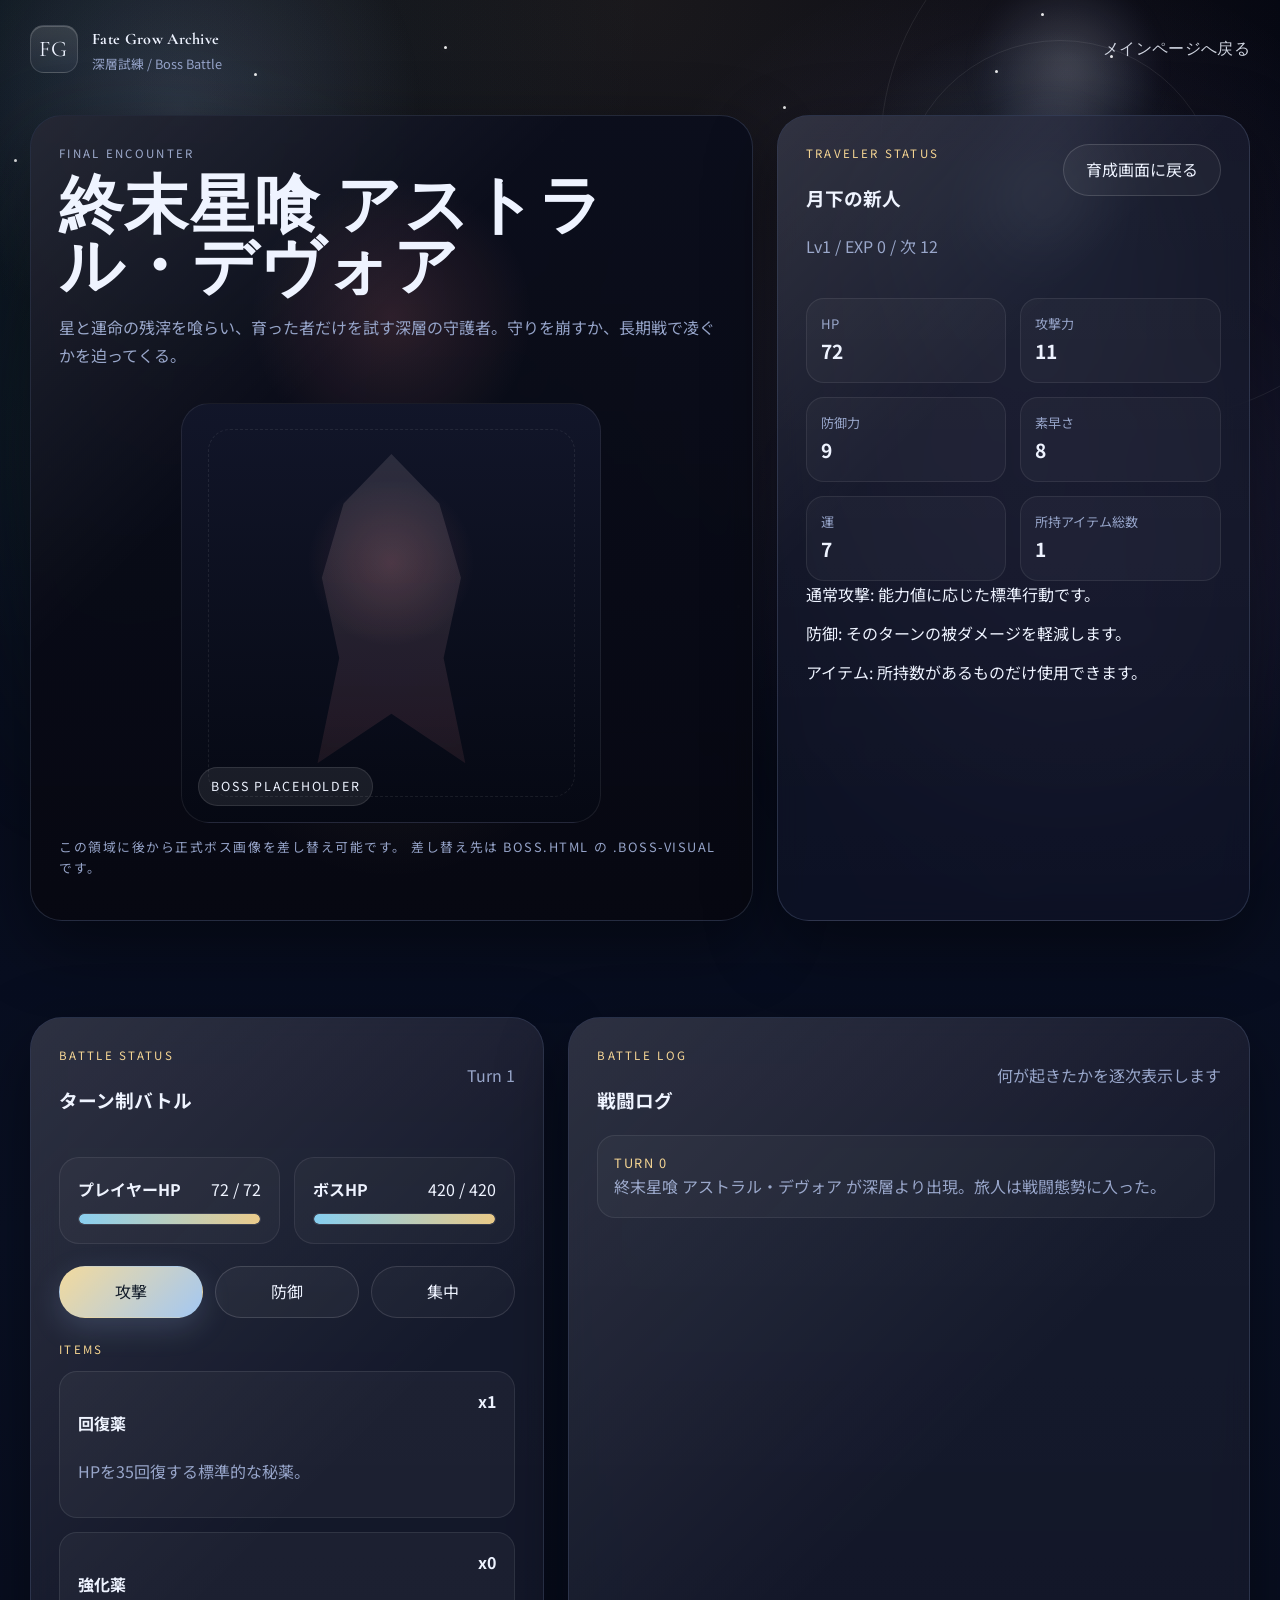
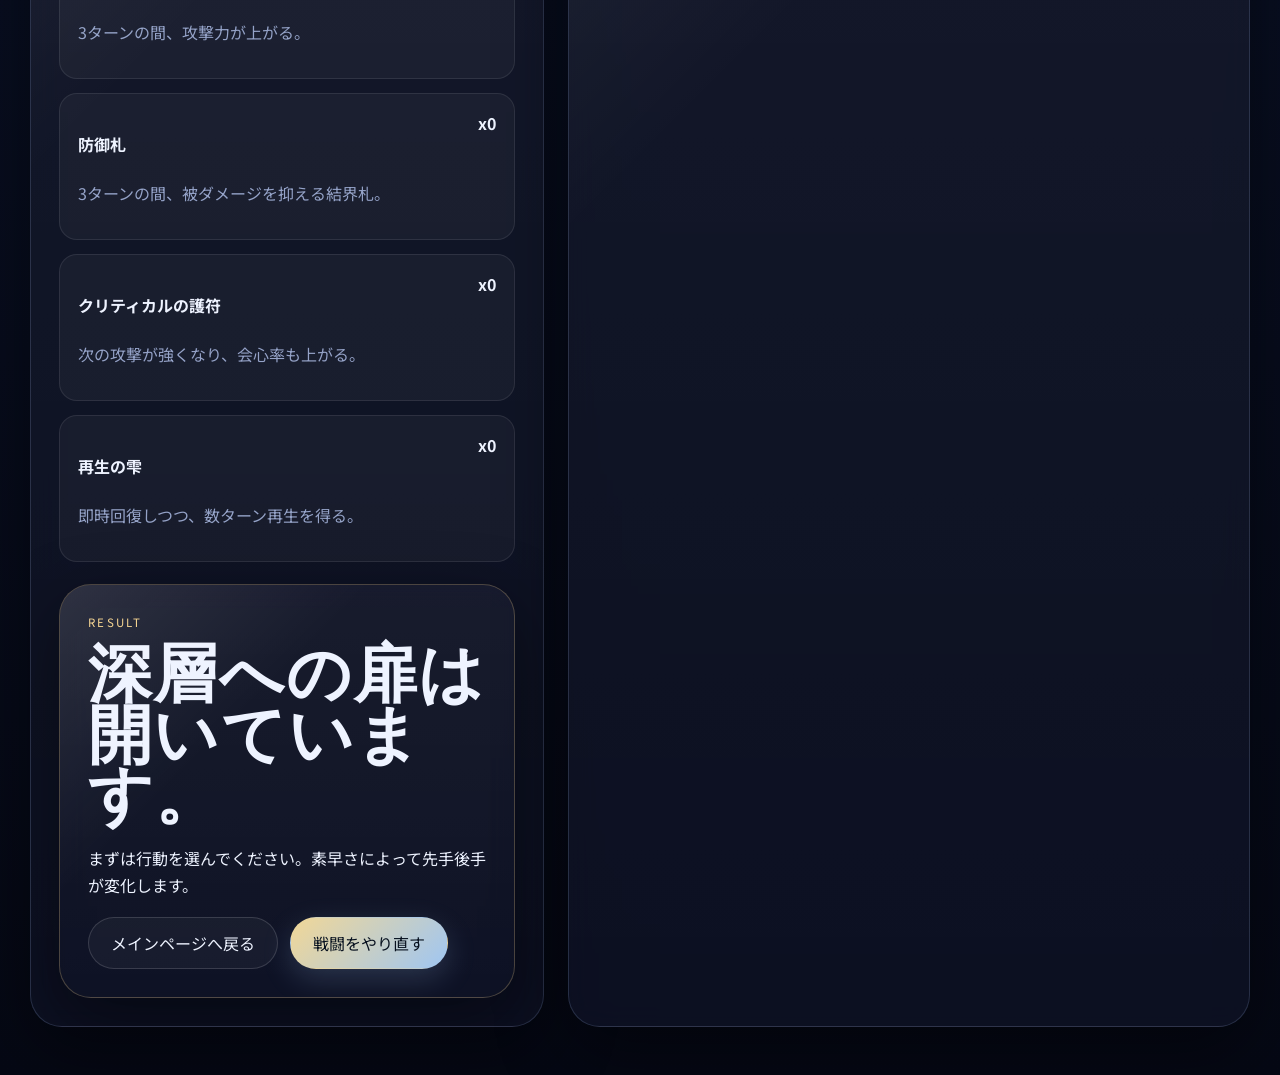
==== boss.html @ 4d91e06b "RPG風に変更" ====
<!DOCTYPE html>
<html lang="ja">
<head>
  <meta charset="UTF-8">
  <meta name="viewport" content="width=device-width, initial-scale=1.0">
  <meta name="description" content="育成した旅人で最終ボスに挑戦するターン制バトルページ。">
  <title>ボスバトル | Fate Grow Archive</title>
  <link rel="preconnect" href="https://fonts.googleapis.com">
  <link rel="preconnect" href="https://fonts.gstatic.com" crossorigin>
  <link href="https://fonts.googleapis.com/css2?family=Cormorant+Garamond:wght@500;600;700&family=Noto+Sans+JP:wght@400;500;700;900&display=swap" rel="stylesheet">
  <link rel="stylesheet" href="style.css">
</head>
<body class="page-boss">
  <div class="cosmos" aria-hidden="true">
    <div class="cosmos-gradient"></div>
    <div class="moon-orbit moon-orbit-a"></div>
    <div class="moon-orbit moon-orbit-b"></div>
    <div class="aurora aurora-a"></div>
    <div class="aurora aurora-b"></div>
    <div class="particle-field" id="particleField"></div>
  </div>

  <header class="site-header shell">
    <a class="brand" href="index.html">
      <span class="brand-mark">FG</span>
      <span>
        <strong>Fate Grow Archive</strong>
        <small>深層試練 / Boss Battle</small>
      </span>
    </a>
    <nav class="site-nav" aria-label="ページ遷移">
      <a href="index.html">メインページへ戻る</a>
    </nav>
  </header>

  <main>
    <section class="shell section boss-hero">
      <article class="glass boss-figure">
        <p class="eyebrow">Final Encounter</p>
        <h2 id="bossName">終末星喰 アストラル・デヴォア</h2>
        <p id="bossDescription">育成した者だけを試す深層の守護者。準備不足なら押し切られ、鍛え上げていれば突破できる相手です。</p>
        <div class="boss-visual" id="bossVisual">
          <span class="boss-visual-label" id="bossVisualLabel">BOSS PLACEHOLDER</span>
        </div>
        <p class="boss-note" id="bossImageNote">ここは後から正式ボス画像に差し替えやすい仮ビジュアル領域です。</p>
      </article>

      <article class="glass boss-state">
        <div class="status-head">
          <div>
            <p class="panel-label">Traveler Status</p>
            <h3 id="playerBattleTitle">月下の新人</h3>
            <p class="subtle" id="playerBattleLevel">Lv1</p>
          </div>
          <a class="button button-secondary" href="index.html">育成画面に戻る</a>
        </div>

        <div class="status-mini-grid">
          <div>
            <span>HP</span>
            <strong id="playerStatHp">0</strong>
          </div>
          <div>
            <span>攻撃力</span>
            <strong id="playerStatAttack">0</strong>
          </div>
          <div>
            <span>防御力</span>
            <strong id="playerStatDefense">0</strong>
          </div>
          <div>
            <span>素早さ</span>
            <strong id="playerStatSpeed">0</strong>
          </div>
          <div>
            <span>運</span>
            <strong id="playerStatLuck">0</strong>
          </div>
          <div>
            <span>所持アイテム総数</span>
            <strong id="itemTotal">0</strong>
          </div>
        </div>

        <ul class="battle-info-list">
          <li>通常攻撃: 能力値に応じた標準行動です。</li>
          <li>防御: そのターンの被ダメージを軽減します。</li>
          <li>アイテム: 所持数があるものだけ使用できます。</li>
        </ul>
      </article>
    </section>

    <section class="shell section battle-layout">
      <article class="glass battle-control-panel">
        <div class="battle-head">
          <div>
            <p class="panel-label">Battle Status</p>
            <h3>ターン制バトル</h3>
          </div>
          <p class="subtle" id="turnLabel">Turn 1</p>
        </div>

        <div class="battle-gauges">
          <div class="gauge-card">
            <div class="gauge-value">
              <strong>プレイヤーHP</strong>
              <span id="playerHpValue">0 / 0</span>
            </div>
            <div class="gauge-track"><span class="gauge-fill" id="playerHpFill"></span></div>
          </div>
          <div class="gauge-card">
            <div class="gauge-value">
              <strong>ボスHP</strong>
              <span id="bossHpValue">0 / 0</span>
            </div>
            <div class="gauge-track"><span class="gauge-fill" id="bossHpFill"></span></div>
          </div>
        </div>

        <div class="battle-actions">
          <button class="button button-primary" id="attackButton" type="button">攻撃</button>
          <button class="button button-secondary" id="guardButton" type="button">防御</button>
          <button class="button button-ghost" id="focusButton" type="button">集中</button>
        </div>

        <div>
          <p class="panel-label">Items</p>
          <div class="battle-items" id="battleItems"></div>
        </div>

        <div class="glass battle-announcement" id="battleAnnouncement">
          <p class="panel-label">Result</p>
          <h2 id="announcementTitle">深層への扉は開いています。</h2>
          <p id="announcementText">行動を選ぶと戦闘が始まります。戦闘ログで経過を確認できます。</p>
          <div class="result-actions">
            <a class="button button-secondary" href="index.html">メインページへ戻る</a>
            <button class="button button-primary" id="restartButton" type="button">戦闘をやり直す</button>
          </div>
        </div>
      </article>

      <article class="glass battle-log-panel">
        <div class="panel-heading-row">
          <div>
            <p class="panel-label">Battle Log</p>
            <h3>戦闘ログ</h3>
          </div>
          <p class="subtle">何が起きたかを逐次表示します</p>
        </div>
        <div class="battle-log" id="battleLog"></div>
      </article>
    </section>
  </main>

  <script src="data.js"></script>
  <script src="boss.js"></script>
</body>
</html>
---- style.css ----
:root {
  --bg: #050816;
  --bg-alt: #0b1024;
  --panel: rgba(10, 15, 34, 0.72);
  --panel-strong: rgba(9, 13, 30, 0.86);
  --line: rgba(180, 205, 255, 0.16);
  --line-strong: rgba(212, 229, 255, 0.3);
  --text: #eef3ff;
  --muted: #95a3c8;
  --moon: #b9c8ff;
  --star: #89daff;
  --gold: #f6d38b;
  --violet: #c9a3ff;
  --emerald: #7ce1d0;
  --danger: #ff8f97;
  --shadow: 0 24px 70px rgba(0, 0, 0, 0.44);
  --radius-xl: 32px;
  --radius-lg: 24px;
  --radius-md: 18px;
  --shell: 1220px;
}

*,
*::before,
*::after {
  box-sizing: border-box;
}

html {
  scroll-behavior: smooth;
}

body {
  margin: 0;
  color: var(--text);
  background:
    radial-gradient(circle at top left, rgba(124, 225, 208, 0.08), transparent 22%),
    radial-gradient(circle at 80% 15%, rgba(201, 163, 255, 0.13), transparent 18%),
    radial-gradient(circle at 50% 0%, rgba(246, 211, 139, 0.09), transparent 26%),
    linear-gradient(180deg, #040611 0%, #091024 46%, #050814 100%);
  font-family: "Noto Sans JP", sans-serif;
  line-height: 1.7;
  min-width: 320px;
  overflow-x: hidden;
}

body::before {
  content: "";
  position: fixed;
  inset: 0;
  background:
    linear-gradient(rgba(255, 255, 255, 0.025) 1px, transparent 1px),
    linear-gradient(90deg, rgba(255, 255, 255, 0.025) 1px, transparent 1px);
  background-size: 72px 72px;
  opacity: 0.22;
  mask-image: radial-gradient(circle at center, black 18%, transparent 90%);
  pointer-events: none;
  z-index: -1;
}

a {
  color: inherit;
  text-decoration: none;
}

button {
  font: inherit;
  color: inherit;
}

.shell {
  width: min(calc(100% - 32px), var(--shell));
  margin: 0 auto;
}

.section {
  padding: 48px 0;
}

.cosmos {
  position: fixed;
  inset: 0;
  overflow: hidden;
  pointer-events: none;
  z-index: -2;
}

.cosmos-gradient,
.moon-orbit,
.aurora,
.particle-field {
  position: absolute;
  inset: 0;
}

.cosmos-gradient {
  background:
    radial-gradient(circle at 14% 12%, rgba(185, 200, 255, 0.16), transparent 18%),
    radial-gradient(circle at 80% 24%, rgba(137, 218, 255, 0.13), transparent 16%);
}

.moon-orbit {
  inset: auto;
  border-radius: 999px;
  border: 1px solid rgba(255, 255, 255, 0.08);
}

.moon-orbit-a {
  width: 540px;
  height: 540px;
  top: -120px;
  right: -140px;
}

.moon-orbit-b {
  width: 320px;
  height: 320px;
  top: 40px;
  right: 60px;
}

.moon-orbit::before {
  content: "";
  position: absolute;
  width: 180px;
  height: 180px;
  border-radius: 50%;
  top: 18%;
  left: 18%;
  background: radial-gradient(circle, rgba(230, 237, 255, 0.22), rgba(185, 200, 255, 0.06) 55%, transparent 75%);
  filter: blur(10px);
}

.aurora {
  filter: blur(60px);
  opacity: 0.6;
}

.aurora-a {
  background: radial-gradient(circle at 10% 50%, rgba(124, 225, 208, 0.16), transparent 32%);
}

.aurora-b {
  background: radial-gradient(circle at 85% 70%, rgba(201, 163, 255, 0.16), transparent 28%);
}

.particle-field span {
  position: absolute;
  display: block;
  width: 3px;
  height: 3px;
  border-radius: 50%;
  background: rgba(255, 255, 255, 0.9);
  box-shadow: 0 0 14px rgba(255, 255, 255, 0.35);
  animation: pulse 6s ease-in-out infinite;
}

.site-header {
  display: flex;
  align-items: center;
  justify-content: space-between;
  gap: 24px;
  padding: 24px 0 8px;
}

.brand {
  display: inline-flex;
  align-items: center;
  gap: 14px;
}

.brand-mark {
  width: 48px;
  height: 48px;
  display: grid;
  place-items: center;
  border-radius: 14px;
  border: 1px solid rgba(255, 255, 255, 0.14);
  background: linear-gradient(180deg, rgba(255, 255, 255, 0.12), rgba(185, 200, 255, 0.06));
  font-family: "Cormorant Garamond", serif;
  font-size: 1.4rem;
  letter-spacing: 0.08em;
  box-shadow: inset 0 1px 0 rgba(255, 255, 255, 0.18);
}

.brand strong,
.site-nav a,
.hero h1,
.section-heading h2,
.panel h2,
.panel h3,
.boss-figure h2,
.battle-announcement h2 {
  font-family: "Cormorant Garamond", serif;
  letter-spacing: 0.02em;
}

.brand small {
  display: block;
  color: var(--muted);
  font-size: 0.8rem;
}

.site-nav {
  display: flex;
  gap: 18px;
  align-items: center;
  flex-wrap: wrap;
}

.site-nav a {
  color: rgba(238, 243, 255, 0.86);
  font-size: 1rem;
}

.nav-boss-link {
  padding: 10px 16px;
  border: 1px solid rgba(246, 211, 139, 0.32);
  border-radius: 999px;
  background: rgba(246, 211, 139, 0.08);
}

.hero {
  display: grid;
  grid-template-columns: minmax(0, 1.4fr) minmax(300px, 0.86fr);
  gap: 28px;
  align-items: stretch;
  padding-top: 32px;
}

.eyebrow,
.panel-label,
.result-tag,
.mini-caps {
  margin: 0 0 12px;
  text-transform: uppercase;
  letter-spacing: 0.2em;
  font-size: 0.72rem;
  color: var(--gold);
}

.hero h1,
.section-heading h2,
.boss-figure h2,
.battle-announcement h2 {
  margin: 0;
  font-size: clamp(2.7rem, 5vw, 5rem);
  line-height: 0.96;
}

.hero-lead,
.section-heading p,
.subtle,
.panel-note,
.card-copy,
.result-item,
.boss-figure p,
.log-entry {
  color: var(--muted);
}

.hero-actions {
  display: flex;
  gap: 14px;
  flex-wrap: wrap;
  margin-top: 28px;
}

.hero-panels {
  display: grid;
  gap: 16px;
}

.glass {
  position: relative;
  overflow: hidden;
  border: 1px solid var(--line);
  border-radius: var(--radius-xl);
  background:
    linear-gradient(180deg, rgba(255, 255, 255, 0.05), rgba(255, 255, 255, 0.015)),
    var(--panel);
  backdrop-filter: blur(14px);
  box-shadow: var(--shadow);
}

.glass::before {
  content: "";
  position: absolute;
  inset: 0;
  background: linear-gradient(135deg, rgba(255, 255, 255, 0.1), transparent 36%);
  pointer-events: none;
}

.panel,
.ritual-stage,
.ritual-info,
.level-panel,
.stats-panel,
.world-panel,
.inventory-panel,
.card-panel,
.profile-panel,
.boss-cta-panel,
.boss-figure,
.boss-state,
.battle-control-panel,
.battle-log-panel,
.battle-announcement {
  padding: 28px;
}

.metric {
  margin: 4px 0 8px;
  font-size: 2.8rem;
  line-height: 1;
}

.metric-sub {
  font-size: 1.8rem;
}

.button {
  display: inline-flex;
  justify-content: center;
  align-items: center;
  gap: 8px;
  min-height: 52px;
  padding: 0 22px;
  border: 1px solid transparent;
  border-radius: 999px;
  cursor: pointer;
  transition: transform 180ms ease, box-shadow 180ms ease, border-color 180ms ease, background 180ms ease;
}

.button:hover {
  transform: translateY(-1px);
}

.button-primary {
  background: linear-gradient(135deg, rgba(250, 223, 156, 0.96), rgba(168, 209, 255, 0.94));
  color: #07111f;
  box-shadow: 0 10px 30px rgba(169, 207, 255, 0.18);
}

.button-secondary {
  border-color: rgba(255, 255, 255, 0.14);
  background: rgba(255, 255, 255, 0.04);
}

.button-ghost {
  border-color: rgba(255, 255, 255, 0.12);
  background: rgba(255, 255, 255, 0.03);
}

.button-danger {
  background: linear-gradient(135deg, rgba(255, 166, 171, 0.95), rgba(246, 211, 139, 0.92));
  color: #180a11;
}

.button-wide {
  width: 100%;
}

.button:disabled {
  opacity: 0.42;
  cursor: not-allowed;
  transform: none;
}

.section-heading {
  margin-bottom: 24px;
}

.section-heading h2 {
  font-size: clamp(2rem, 3.4vw, 3.4rem);
  margin-bottom: 12px;
}

.ritual-layout,
.collection-layout,
.about-layout {
  display: grid;
  gap: 24px;
}

.ritual-layout {
  grid-template-columns: minmax(0, 1.2fr) minmax(280px, 0.62fr);
}

.ritual-header,
.panel-heading-row,
.level-head,
.battle-head,
.status-head {
  display: flex;
  justify-content: space-between;
  gap: 18px;
  align-items: flex-start;
}

.ritual-date {
  margin: 0;
  color: var(--gold);
}

.card-vault {
  position: relative;
  display: grid;
  place-items: center;
  min-height: 450px;
  margin-top: 18px;
  border-radius: var(--radius-lg);
  border: 1px solid rgba(255, 255, 255, 0.08);
  background:
    radial-gradient(circle at center, rgba(185, 200, 255, 0.12), transparent 36%),
    radial-gradient(circle at 50% 26%, rgba(246, 211, 139, 0.1), transparent 22%),
    rgba(8, 12, 28, 0.86);
}

.vault-halo {
  position: absolute;
  width: 320px;
  height: 320px;
  border-radius: 50%;
  background: radial-gradient(circle, rgba(201, 163, 255, 0.18), transparent 65%);
  filter: blur(12px);
}

.draw-card {
  position: relative;
  width: min(100%, 330px);
  aspect-ratio: 0.72;
  border-radius: 26px;
  border: 1px solid rgba(255, 255, 255, 0.14);
  background:
    linear-gradient(180deg, rgba(255, 255, 255, 0.08), rgba(255, 255, 255, 0.02)),
    linear-gradient(160deg, rgba(15, 21, 49, 0.92), rgba(7, 10, 23, 0.98));
  box-shadow: 0 30px 50px rgba(0, 0, 0, 0.38);
  display: flex;
  align-items: center;
  justify-content: center;
  padding: 18px;
  transform-style: preserve-3d;
}

.draw-card::before,
.draw-card::after {
  content: "";
  position: absolute;
  inset: 14px;
  border-radius: 18px;
}

.draw-card::before {
  border: 1px solid rgba(255, 255, 255, 0.12);
}

.draw-card::after {
  background:
    radial-gradient(circle at 50% 22%, rgba(246, 211, 139, 0.2), transparent 26%),
    radial-gradient(circle at 50% 50%, rgba(185, 200, 255, 0.18), transparent 34%);
  opacity: 0.8;
}

.draw-card-face {
  position: relative;
  z-index: 1;
  width: 100%;
  text-align: center;
}

.draw-card h3 {
  margin: 12px 0;
  font-size: 2rem;
}

.card-rarity {
  display: inline-flex;
  align-items: center;
  justify-content: center;
  min-width: 118px;
  padding: 6px 12px;
  margin: 0;
  border-radius: 999px;
  border: 1px solid rgba(255, 255, 255, 0.14);
  text-transform: uppercase;
  letter-spacing: 0.18em;
  font-size: 0.76rem;
}

.stat-echo {
  display: flex;
  flex-wrap: wrap;
  gap: 8px;
  justify-content: center;
  margin-top: 24px;
}

.stat-echo span,
.delta-pill {
  padding: 8px 12px;
  border-radius: 999px;
  border: 1px solid rgba(255, 255, 255, 0.1);
  background: rgba(255, 255, 255, 0.04);
  font-size: 0.88rem;
}

.draw-button {
  position: absolute;
  left: 50%;
  bottom: 22px;
  transform: translateX(-50%);
}

.draw-button:hover {
  transform: translateX(-50%) translateY(-1px);
}

.draw-card.is-flipping {
  animation: flipReveal 1s ease;
}

.draw-card.legendary-flare {
  animation: flare 1.4s ease;
}

.draw-card.rarity-common {
  box-shadow: 0 30px 50px rgba(0, 0, 0, 0.38), 0 0 0 1px rgba(255, 255, 255, 0.03);
}

.draw-card.rarity-rare {
  box-shadow: 0 30px 50px rgba(0, 0, 0, 0.38), 0 0 32px rgba(137, 218, 255, 0.14);
}

.draw-card.rarity-epic {
  box-shadow: 0 30px 50px rgba(0, 0, 0, 0.38), 0 0 44px rgba(201, 163, 255, 0.22);
}

.draw-card.rarity-legendary {
  box-shadow: 0 30px 50px rgba(0, 0, 0, 0.38), 0 0 58px rgba(246, 211, 139, 0.28);
}

.result-box {
  margin-top: 18px;
  padding: 20px;
  border-radius: var(--radius-lg);
  border: 1px solid rgba(255, 255, 255, 0.08);
  background: rgba(255, 255, 255, 0.03);
}

.delta-list {
  display: flex;
  flex-wrap: wrap;
  gap: 10px;
  margin: 18px 0;
}

.rarity-guide,
.command-list,
.battle-info-list {
  margin: 0;
  padding: 0;
  list-style: none;
  display: grid;
  gap: 12px;
}

.rarity-dot {
  display: inline-block;
  width: 10px;
  height: 10px;
  border-radius: 50%;
  margin-right: 8px;
}

.common { background: #dce3ff; }
.rare { background: #8fe1ff; }
.epic { background: #cca7ff; }
.legendary { background: #ffd68d; }

.info-block + .info-block {
  margin-top: 20px;
}

.dashboard-grid {
  display: grid;
  grid-template-columns: repeat(3, minmax(0, 1fr));
  gap: 24px;
}

.level-orb {
  width: 98px;
  height: 98px;
  display: grid;
  place-items: center;
  border-radius: 50%;
  background:
    radial-gradient(circle, rgba(255, 255, 255, 0.13), transparent 62%),
    linear-gradient(180deg, rgba(185, 200, 255, 0.22), rgba(246, 211, 139, 0.12));
  border: 1px solid rgba(255, 255, 255, 0.12);
  text-align: center;
}

.level-orb span {
  font-size: 0.74rem;
  letter-spacing: 0.18em;
  text-transform: uppercase;
}

.level-orb strong {
  display: block;
  font-size: 2.3rem;
  line-height: 1;
}

.xp-panel {
  margin-top: 20px;
}

.xp-track,
.phase-track,
.gauge-track {
  width: 100%;
  height: 12px;
  overflow: hidden;
  border-radius: 999px;
  background: rgba(255, 255, 255, 0.06);
  border: 1px solid rgba(255, 255, 255, 0.06);
}

.xp-fill,
.phase-track span,
.gauge-fill {
  display: block;
  height: 100%;
  border-radius: inherit;
  background: linear-gradient(90deg, rgba(137, 218, 255, 0.92), rgba(246, 211, 139, 0.94));
}

.xp-row,
.status-mini-grid,
.status-grid,
.battle-gauges {
  display: grid;
  gap: 14px;
}

.xp-row {
  margin-top: 10px;
  grid-template-columns: repeat(2, minmax(0, 1fr));
}

.status-mini-grid {
  margin-top: 22px;
  grid-template-columns: repeat(2, minmax(0, 1fr));
}

.status-mini-grid.compact {
  margin-top: 18px;
}

.status-mini-grid div,
.status-grid div {
  padding: 14px;
  border-radius: 18px;
  border: 1px solid rgba(255, 255, 255, 0.08);
  background: rgba(255, 255, 255, 0.03);
}

.status-mini-grid span,
.status-grid span {
  display: block;
  color: var(--muted);
  font-size: 0.82rem;
}

.status-mini-grid strong,
.status-grid strong {
  font-size: 1.2rem;
}

.stats-list,
.inventory-list,
.battle-items,
.card-grid {
  display: grid;
  gap: 14px;
}

.stat-row {
  display: grid;
  grid-template-columns: 92px minmax(0, 1fr) 62px;
  gap: 14px;
  align-items: center;
}

.stat-row strong {
  font-size: 1.08rem;
}

.stat-row span:last-child {
  text-align: right;
}

.collection-layout {
  grid-template-columns: minmax(280px, 0.48fr) minmax(0, 1fr);
}

.inventory-item,
.battle-item-button {
  padding: 16px 18px;
  border-radius: 18px;
  border: 1px solid rgba(255, 255, 255, 0.09);
  background: rgba(255, 255, 255, 0.04);
}

.inventory-item h4,
.card-tile h4,
.boss-figure h2,
.battle-announcement h2 {
  margin: 0 0 8px;
}

.inventory-meta,
.card-meta,
.boss-note,
.log-turn {
  color: var(--gold);
  font-size: 0.8rem;
  letter-spacing: 0.12em;
  text-transform: uppercase;
}

.card-grid {
  grid-template-columns: repeat(auto-fill, minmax(180px, 1fr));
}

.card-tile {
  padding: 18px;
  min-height: 178px;
  border-radius: 22px;
  border: 1px solid rgba(255, 255, 255, 0.08);
  background:
    linear-gradient(180deg, rgba(255, 255, 255, 0.05), rgba(255, 255, 255, 0.02)),
    rgba(7, 11, 25, 0.9);
}

.card-tile.locked {
  opacity: 0.5;
  filter: saturate(0.45);
}

.card-tile.locked h4,
.card-tile.locked .card-copy {
  color: #7d89a7;
}

.about-layout {
  grid-template-columns: repeat(2, minmax(0, 1fr));
}

.toast {
  position: fixed;
  right: 20px;
  bottom: 20px;
  max-width: 320px;
  padding: 14px 18px;
  border-radius: 16px;
  border: 1px solid rgba(255, 255, 255, 0.12);
  background: rgba(10, 14, 30, 0.92);
  box-shadow: var(--shadow);
  opacity: 0;
  transform: translateY(18px);
  transition: opacity 180ms ease, transform 180ms ease;
  pointer-events: none;
}

.toast.is-visible {
  opacity: 1;
  transform: translateY(0);
}

.page-boss .site-header {
  padding-bottom: 18px;
}

.boss-hero {
  display: grid;
  grid-template-columns: minmax(0, 1.1fr) minmax(300px, 0.72fr);
  gap: 24px;
  align-items: stretch;
  padding-top: 22px;
}

.boss-figure {
  min-height: 520px;
  background:
    radial-gradient(circle at 50% 25%, rgba(255, 143, 151, 0.14), transparent 20%),
    radial-gradient(circle at 50% 70%, rgba(246, 211, 139, 0.08), transparent 30%),
    linear-gradient(180deg, rgba(11, 14, 28, 0.92), rgba(7, 8, 18, 0.98));
}

.boss-visual {
  position: relative;
  width: min(100%, 420px);
  aspect-ratio: 1;
  margin: 34px auto 0;
  border-radius: 28px;
  border: 1px solid rgba(255, 255, 255, 0.08);
  background:
    radial-gradient(circle at 50% 38%, rgba(255, 143, 151, 0.16), transparent 25%),
    linear-gradient(180deg, rgba(18, 22, 42, 0.98), rgba(6, 9, 20, 0.96));
  overflow: hidden;
}

.boss-visual::before {
  content: "";
  position: absolute;
  inset: 12% 24% 14%;
  background: linear-gradient(180deg, rgba(255, 255, 255, 0.1), rgba(255, 143, 151, 0.08));
  clip-path: polygon(50% 0%, 72% 16%, 82% 40%, 74% 66%, 84% 100%, 50% 84%, 16% 100%, 26% 66%, 18% 40%, 28% 16%);
  filter: drop-shadow(0 0 24px rgba(255, 143, 151, 0.28));
}

.boss-visual::after {
  content: "";
  position: absolute;
  inset: 6%;
  border: 1px dashed rgba(255, 255, 255, 0.08);
  border-radius: 22px;
}

.boss-visual-label {
  position: absolute;
  left: 16px;
  bottom: 16px;
  padding: 8px 12px;
  border-radius: 999px;
  background: rgba(255, 255, 255, 0.08);
  border: 1px solid rgba(255, 255, 255, 0.1);
  font-size: 0.78rem;
  letter-spacing: 0.14em;
}

.battle-layout {
  display: grid;
  grid-template-columns: minmax(0, 0.86fr) minmax(0, 1.14fr);
  gap: 24px;
}

.battle-control-panel {
  display: grid;
  gap: 22px;
}

.battle-actions {
  display: grid;
  grid-template-columns: repeat(3, minmax(0, 1fr));
  gap: 12px;
}

.battle-gauges {
  grid-template-columns: repeat(2, minmax(0, 1fr));
}

.gauge-card {
  padding: 18px;
  border-radius: 20px;
  border: 1px solid rgba(255, 255, 255, 0.08);
  background: rgba(255, 255, 255, 0.03);
}

.gauge-value {
  display: flex;
  justify-content: space-between;
  margin-bottom: 10px;
}

.battle-item-button {
  width: 100%;
  text-align: left;
  cursor: pointer;
}

.battle-log {
  display: grid;
  gap: 12px;
  max-height: 620px;
  overflow-y: auto;
  padding-right: 6px;
}

.log-entry {
  padding: 16px;
  border-radius: 18px;
  border: 1px solid rgba(255, 255, 255, 0.08);
  background: rgba(255, 255, 255, 0.03);
}

.battle-announcement {
  border-color: rgba(246, 211, 139, 0.26);
}

.announcement-win {
  box-shadow: 0 0 40px rgba(246, 211, 139, 0.12);
}

.announcement-lose {
  box-shadow: 0 0 40px rgba(255, 143, 151, 0.12);
}

.result-actions {
  display: flex;
  gap: 12px;
  flex-wrap: wrap;
  margin-top: 18px;
}

@keyframes pulse {
  0%, 100% { opacity: 0.32; transform: scale(0.8); }
  50% { opacity: 1; transform: scale(1.35); }
}

@keyframes flipReveal {
  0% { transform: rotateY(0deg) scale(1); }
  40% { transform: rotateY(90deg) scale(0.96); }
  60% { transform: rotateY(120deg) scale(0.98); }
  100% { transform: rotateY(0deg) scale(1); }
}

@keyframes flare {
  0% { box-shadow: 0 30px 50px rgba(0, 0, 0, 0.38), 0 0 0 rgba(246, 211, 139, 0); }
  45% { box-shadow: 0 30px 50px rgba(0, 0, 0, 0.38), 0 0 90px rgba(246, 211, 139, 0.42); }
  100% { box-shadow: 0 30px 50px rgba(0, 0, 0, 0.38), 0 0 58px rgba(246, 211, 139, 0.28); }
}

@media (max-width: 1100px) {
  .hero,
  .ritual-layout,
  .dashboard-grid,
  .collection-layout,
  .about-layout,
  .boss-hero,
  .battle-layout {
    grid-template-columns: 1fr;
  }
}

@media (max-width: 760px) {
  .site-header,
  .site-nav,
  .ritual-header,
  .panel-heading-row,
  .level-head,
  .battle-head,
  .status-head,
  .hero-actions,
  .result-actions {
    flex-direction: column;
    align-items: stretch;
  }

  .battle-actions,
  .battle-gauges,
  .status-mini-grid,
  .xp-row {
    grid-template-columns: 1fr;
  }

  .hero h1,
  .section-heading h2,
  .boss-figure h2,
  .battle-announcement h2 {
    font-size: clamp(2.2rem, 10vw, 3.4rem);
  }

  .panel,
  .ritual-stage,
  .ritual-info,
  .level-panel,
  .stats-panel,
  .world-panel,
  .inventory-panel,
  .card-panel,
  .profile-panel,
  .boss-cta-panel,
  .boss-figure,
  .boss-state,
  .battle-control-panel,
  .battle-log-panel,
  .battle-announcement {
    padding: 22px;
  }

  .card-vault {
    min-height: 400px;
  }

  .draw-button {
    position: static;
    transform: none;
    margin-top: 18px;
  }

  .draw-button:hover {
    transform: none;
  }

  .stat-row {
    grid-template-columns: 72px minmax(0, 1fr) 52px;
    gap: 10px;
  }
}
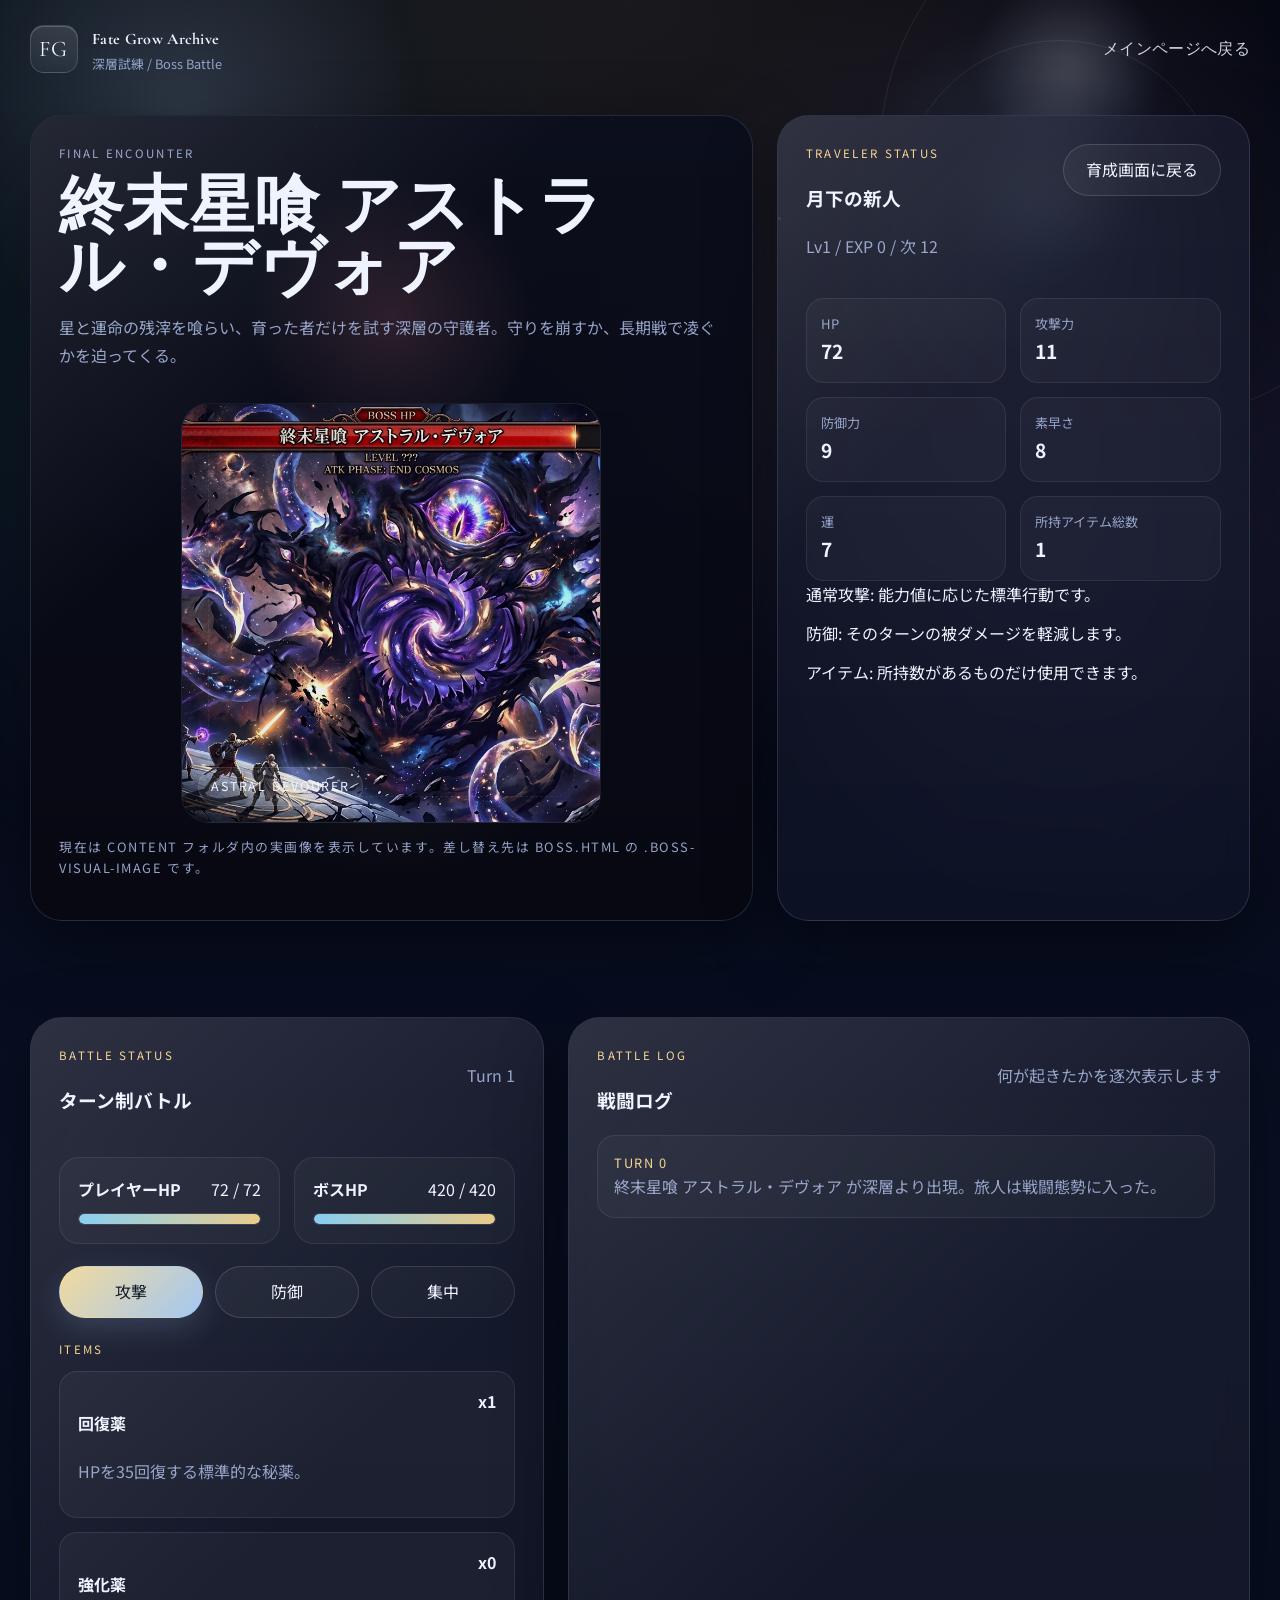
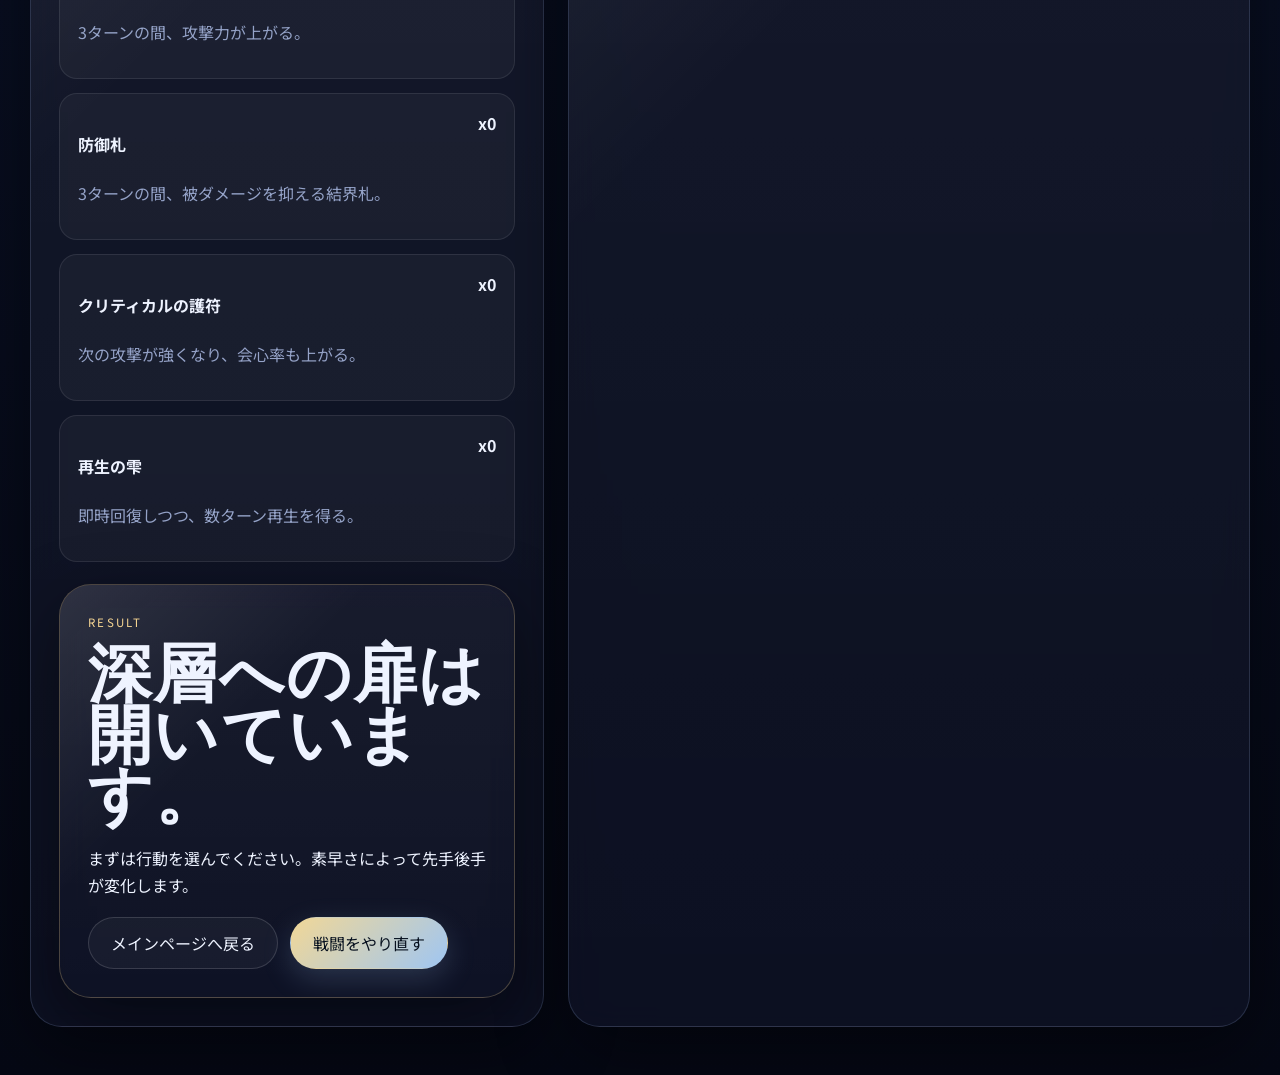
==== commit b2420905: "ボス画像を追加" ====
--- a/boss.html
+++ b/boss.html
@@ -40,7 +40,8 @@
         <h2 id="bossName">終末星喰 アストラル・デヴォア</h2>
         <p id="bossDescription">育成した者だけを試す深層の守護者。準備不足なら押し切られ、鍛え上げていれば突破できる相手です。</p>
         <div class="boss-visual" id="bossVisual">
-          <span class="boss-visual-label" id="bossVisualLabel">BOSS PLACEHOLDER</span>
+          <img class="boss-visual-image" src="Content/%E7%B5%82%E6%9C%AB%E6%98%9F%E5%96%B0%20%E3%82%A2%E3%82%B9%E3%83%88%E3%83%A9%E3%83%AB%E3%83%BB%E3%83%87%E3%83%B4%E3%82%A9%E3%82%A2.png" alt="終末星喰 アストラル・デヴォアのボス画像">
+          <span class="boss-visual-label" id="bossVisualLabel">ASTRAL DEVOURER</span>
         </div>
         <p class="boss-note" id="bossImageNote">ここは後から正式ボス画像に差し替えやすい仮ビジュアル領域です。</p>
       </article>
--- a/style.css
+++ b/style.css
@@ -813,6 +813,17 @@
   overflow: hidden;
 }
 
+.boss-visual-image {
+  position: absolute;
+  inset: 0;
+  width: 100%;
+  height: 100%;
+  object-fit: cover;
+  object-position: center;
+  opacity: 0.92;
+  filter: saturate(1.02) contrast(1.04);
+}
+
 .boss-visual::before {
   content: "";
   position: absolute;
@@ -820,6 +831,7 @@
   background: linear-gradient(180deg, rgba(255, 255, 255, 0.1), rgba(255, 143, 151, 0.08));
   clip-path: polygon(50% 0%, 72% 16%, 82% 40%, 74% 66%, 84% 100%, 50% 84%, 16% 100%, 26% 66%, 18% 40%, 28% 16%);
   filter: drop-shadow(0 0 24px rgba(255, 143, 151, 0.28));
+  mix-blend-mode: screen;
 }
 
 .boss-visual::after {
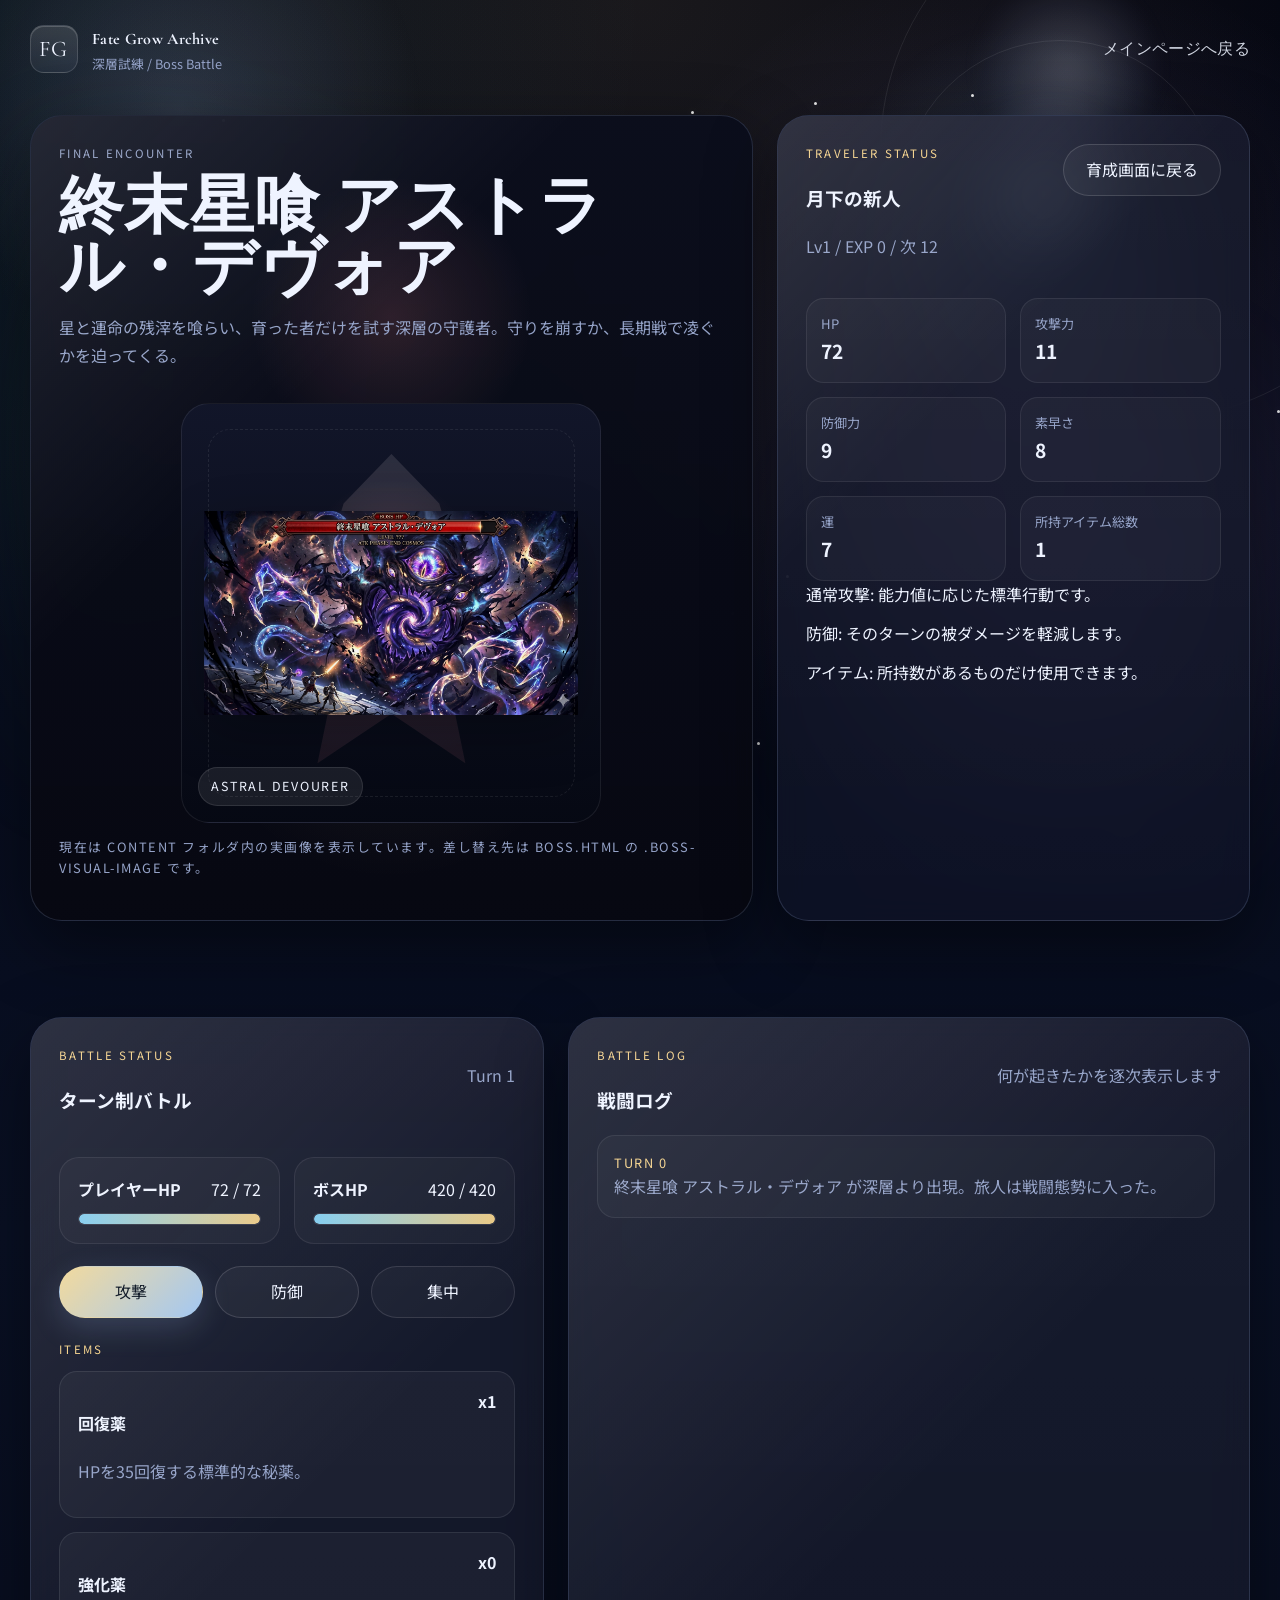
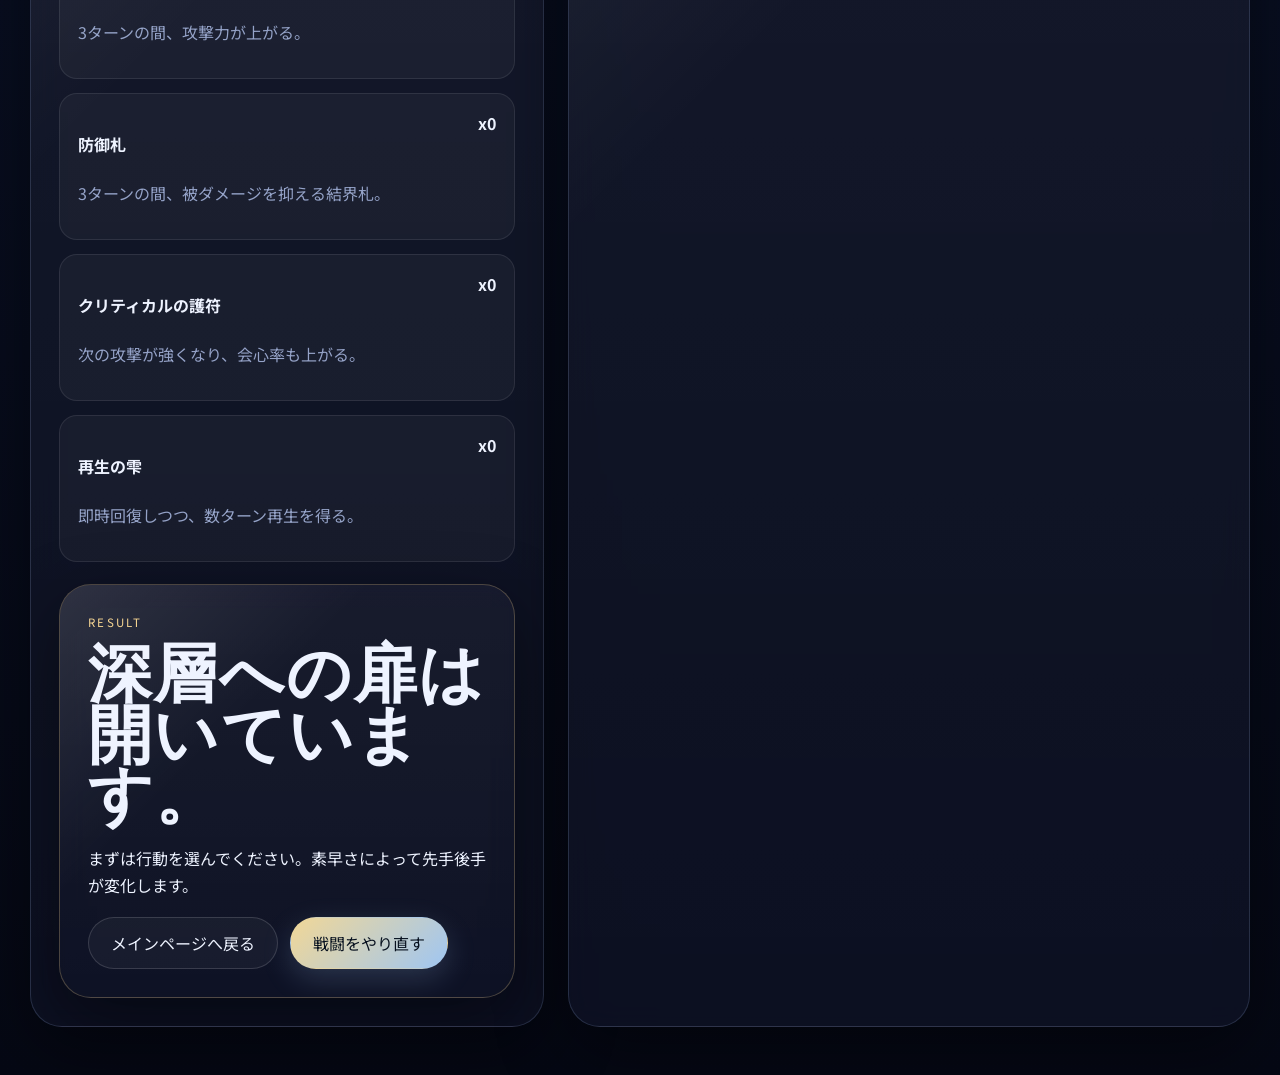
==== commit 3b83ae59: "画像サイズ調整" ====
--- a/boss.html
+++ b/boss.html
@@ -40,7 +40,7 @@
         <h2 id="bossName">終末星喰 アストラル・デヴォア</h2>
         <p id="bossDescription">育成した者だけを試す深層の守護者。準備不足なら押し切られ、鍛え上げていれば突破できる相手です。</p>
         <div class="boss-visual" id="bossVisual">
-          <img class="boss-visual-image" src="Content/%E7%B5%82%E6%9C%AB%E6%98%9F%E5%96%B0%20%E3%82%A2%E3%82%B9%E3%83%88%E3%83%A9%E3%83%AB%E3%83%BB%E3%83%87%E3%83%B4%E3%82%A9%E3%82%A2.png" alt="終末星喰 アストラル・デヴォアのボス画像">
+          <img class="boss-visual-image" src="Content/%E7%B5%82%E6%9C%AB%E6%98%9F%E5%96%B0%20%E3%82%A2%E3%82%B9%E3%83%88%E3%83%A9%E3%83%AB%E3%83%BB%E3%83%87%E3%83%B4%E3%82%A9%E3%82%A2.png" alt="ボス画像">
           <span class="boss-visual-label" id="bossVisualLabel">ASTRAL DEVOURER</span>
         </div>
         <p class="boss-note" id="bossImageNote">ここは後から正式ボス画像に差し替えやすい仮ビジュアル領域です。</p>
--- a/style.css
+++ b/style.css
@@ -803,25 +803,30 @@
 .boss-visual {
   position: relative;
   width: min(100%, 420px);
-  aspect-ratio: 1;
+  min-height: 420px;
   margin: 34px auto 0;
+  padding: 22px;
   border-radius: 28px;
   border: 1px solid rgba(255, 255, 255, 0.08);
   background:
     radial-gradient(circle at 50% 38%, rgba(255, 143, 151, 0.16), transparent 25%),
     linear-gradient(180deg, rgba(18, 22, 42, 0.98), rgba(6, 9, 20, 0.96));
   overflow: hidden;
+  display: flex;
+  align-items: center;
+  justify-content: center;
 }
 
 .boss-visual-image {
-  position: absolute;
-  inset: 0;
-  width: 100%;
-  height: 100%;
-  object-fit: cover;
-  object-position: center;
-  opacity: 0.92;
-  filter: saturate(1.02) contrast(1.04);
+  position: relative;
+  z-index: 1;
+  display: block;
+  max-width: 100%;
+  max-height: 100%;
+  width: auto;
+  height: auto;
+  opacity: 0.96;
+  filter: saturate(1.02) contrast(1.04) drop-shadow(0 18px 30px rgba(0, 0, 0, 0.28));
 }
 
 .boss-visual::before {
@@ -832,6 +837,7 @@
   clip-path: polygon(50% 0%, 72% 16%, 82% 40%, 74% 66%, 84% 100%, 50% 84%, 16% 100%, 26% 66%, 18% 40%, 28% 16%);
   filter: drop-shadow(0 0 24px rgba(255, 143, 151, 0.28));
   mix-blend-mode: screen;
+  z-index: 0;
 }
 
 .boss-visual::after {
@@ -840,6 +846,7 @@
   inset: 6%;
   border: 1px dashed rgba(255, 255, 255, 0.08);
   border-radius: 22px;
+  z-index: 2;
 }
 
 .boss-visual-label {
@@ -852,6 +859,7 @@
   border: 1px solid rgba(255, 255, 255, 0.1);
   font-size: 0.78rem;
   letter-spacing: 0.14em;
+  z-index: 3;
 }
 
 .battle-layout {
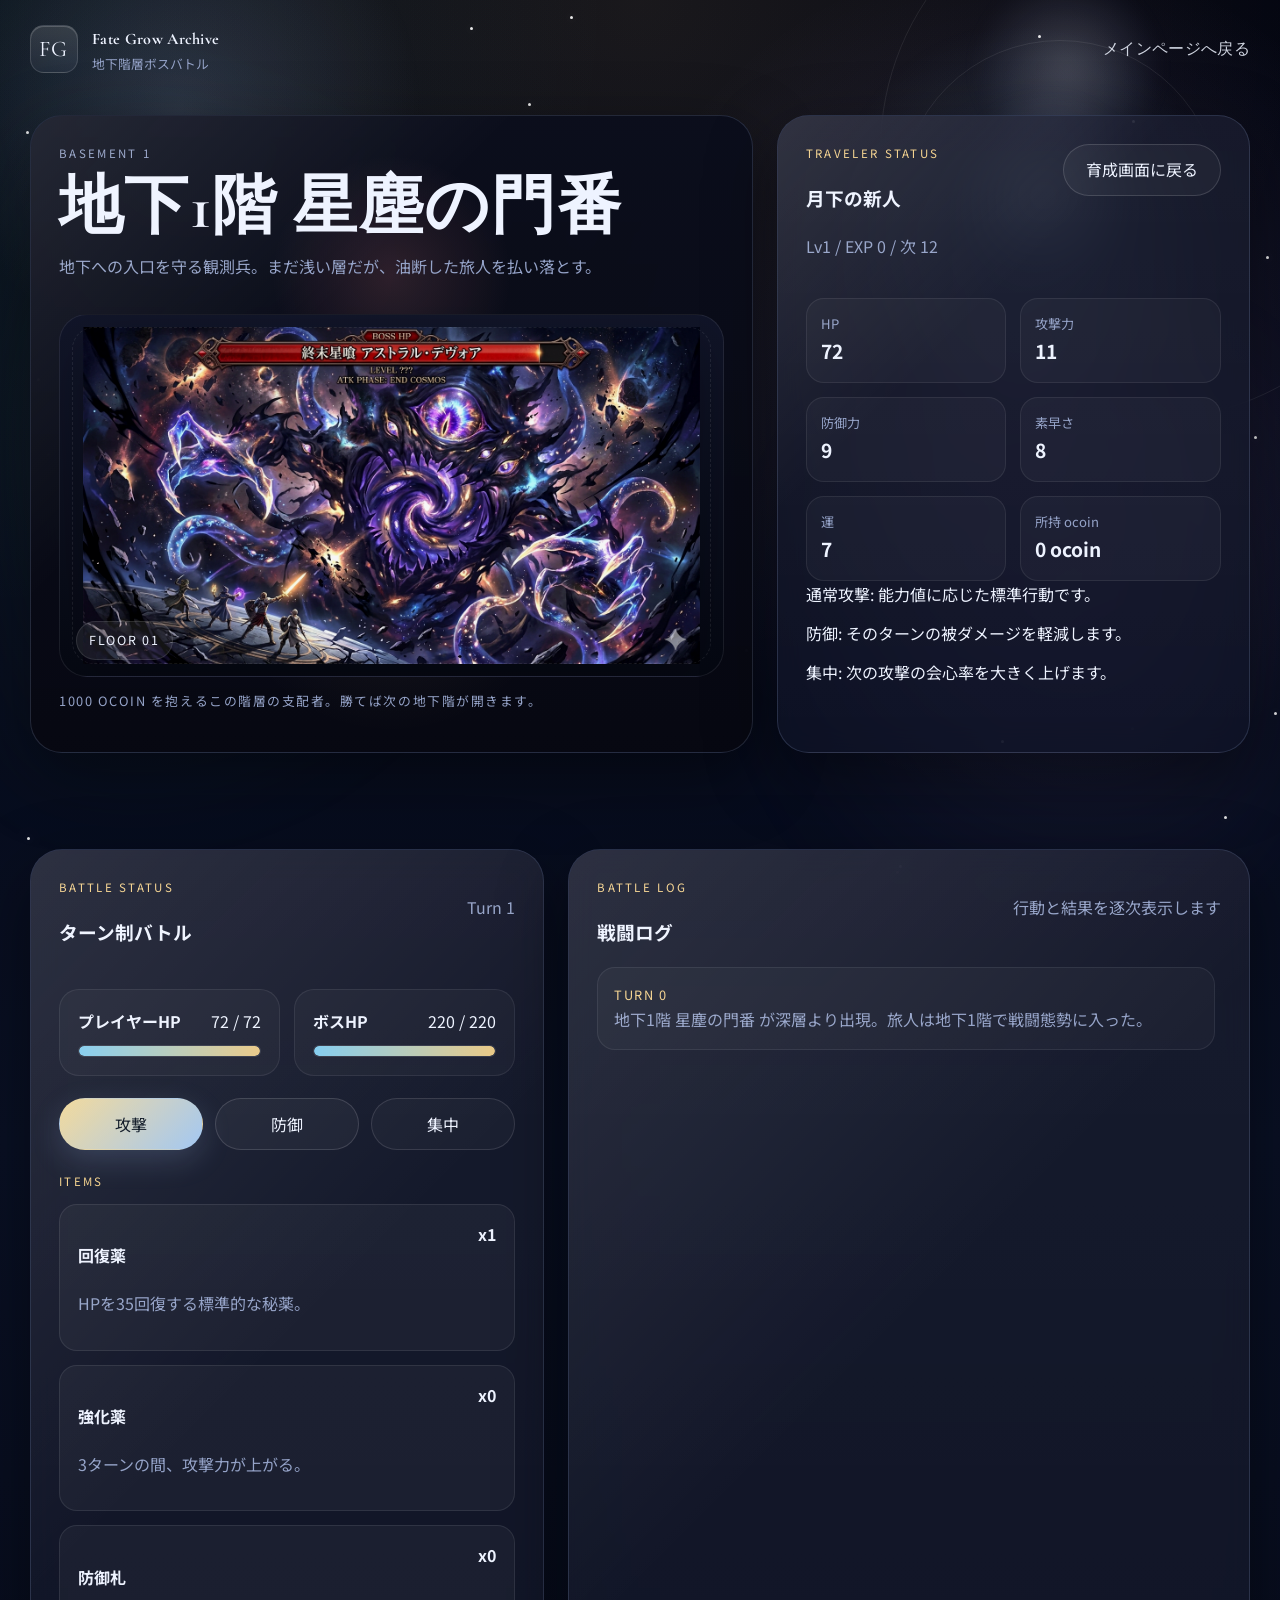
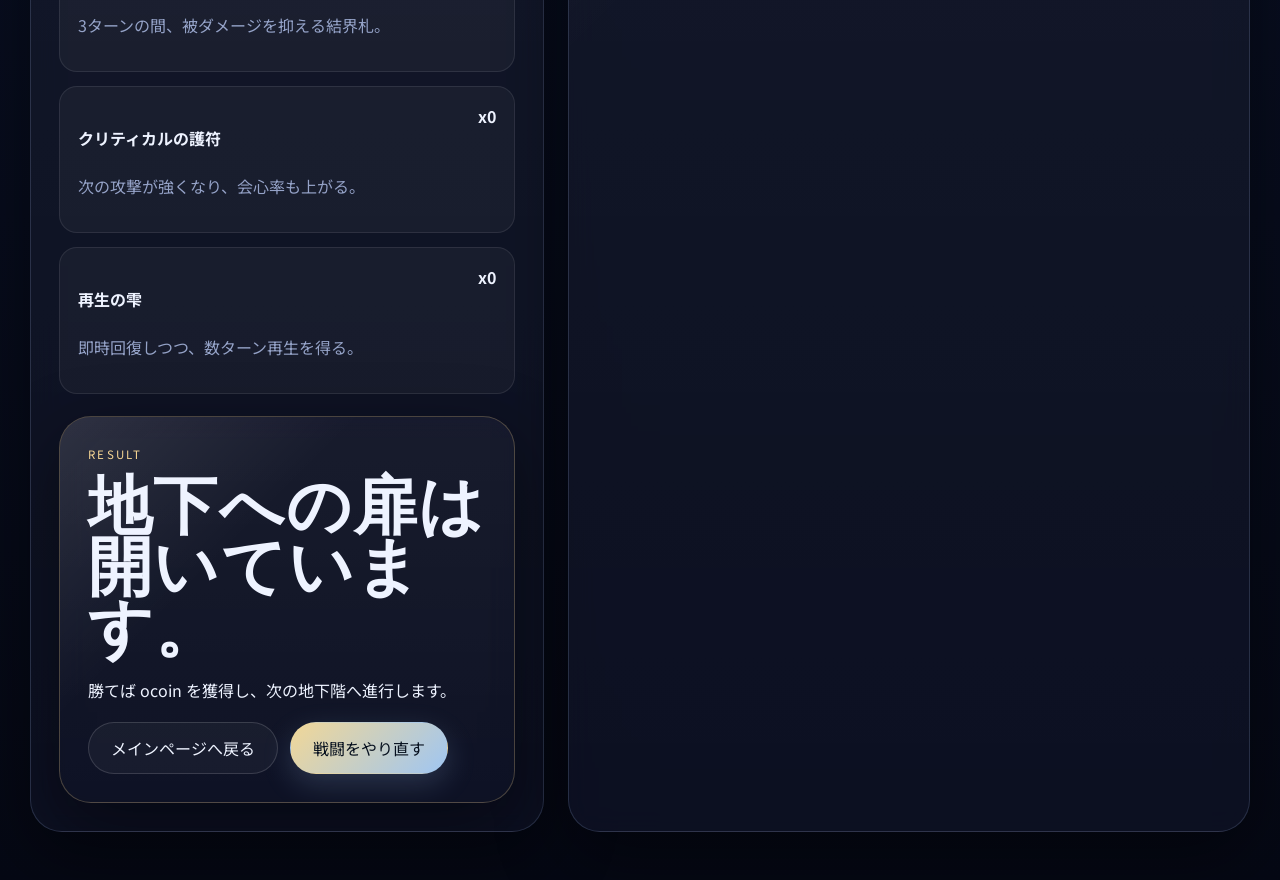
==== commit 94cbb070: "ショップ追加、ボス追加" ====
--- a/boss.html
+++ b/boss.html
@@ -3,7 +3,7 @@
 <head>
   <meta charset="UTF-8">
   <meta name="viewport" content="width=device-width, initial-scale=1.0">
-  <meta name="description" content="育成した旅人で最終ボスに挑戦するターン制バトルページ。">
+  <meta name="description" content="育成した旅人で地下階層ボスに挑むターン制バトルページ。">
   <title>ボスバトル | Fate Grow Archive</title>
   <link rel="preconnect" href="https://fonts.googleapis.com">
   <link rel="preconnect" href="https://fonts.gstatic.com" crossorigin>
@@ -25,7 +25,7 @@
       <span class="brand-mark">FG</span>
       <span>
         <strong>Fate Grow Archive</strong>
-        <small>深層試練 / Boss Battle</small>
+        <small>地下階層ボスバトル</small>
       </span>
     </a>
     <nav class="site-nav" aria-label="ページ遷移">
@@ -36,14 +36,14 @@
   <main>
     <section class="shell section boss-hero">
       <article class="glass boss-figure">
-        <p class="eyebrow">Final Encounter</p>
-        <h2 id="bossName">終末星喰 アストラル・デヴォア</h2>
-        <p id="bossDescription">育成した者だけを試す深層の守護者。準備不足なら押し切られ、鍛え上げていれば突破できる相手です。</p>
+        <p class="eyebrow" id="bossFloorTag">Basement 1</p>
+        <h2 id="bossName">地下1階 星塵の門番</h2>
+        <p id="bossDescription">地下への入口を守る観測兵。まだ浅い層だが、油断した旅人を払い落とします。</p>
         <div class="boss-visual" id="bossVisual">
           <img class="boss-visual-image" src="Content/%E7%B5%82%E6%9C%AB%E6%98%9F%E5%96%B0%20%E3%82%A2%E3%82%B9%E3%83%88%E3%83%A9%E3%83%AB%E3%83%BB%E3%83%87%E3%83%B4%E3%82%A9%E3%82%A2.png" alt="ボス画像">
-          <span class="boss-visual-label" id="bossVisualLabel">ASTRAL DEVOURER</span>
+          <span class="boss-visual-label" id="bossVisualLabel">FLOOR 01</span>
         </div>
-        <p class="boss-note" id="bossImageNote">ここは後から正式ボス画像に差し替えやすい仮ビジュアル領域です。</p>
+        <p class="boss-note" id="bossImageNote">地下の奥へ進むほど、敵は重く、速く、危険になります。</p>
       </article>
 
       <article class="glass boss-state">
@@ -57,36 +57,18 @@
         </div>
 
         <div class="status-mini-grid">
-          <div>
-            <span>HP</span>
-            <strong id="playerStatHp">0</strong>
-          </div>
-          <div>
-            <span>攻撃力</span>
-            <strong id="playerStatAttack">0</strong>
-          </div>
-          <div>
-            <span>防御力</span>
-            <strong id="playerStatDefense">0</strong>
-          </div>
-          <div>
-            <span>素早さ</span>
-            <strong id="playerStatSpeed">0</strong>
-          </div>
-          <div>
-            <span>運</span>
-            <strong id="playerStatLuck">0</strong>
-          </div>
-          <div>
-            <span>所持アイテム総数</span>
-            <strong id="itemTotal">0</strong>
-          </div>
+          <div><span>HP</span><strong id="playerStatHp">0</strong></div>
+          <div><span>攻撃力</span><strong id="playerStatAttack">0</strong></div>
+          <div><span>防御力</span><strong id="playerStatDefense">0</strong></div>
+          <div><span>素早さ</span><strong id="playerStatSpeed">0</strong></div>
+          <div><span>運</span><strong id="playerStatLuck">0</strong></div>
+          <div><span>所持 ocoin</span><strong id="coinTotal">0</strong></div>
         </div>
 
         <ul class="battle-info-list">
           <li>通常攻撃: 能力値に応じた標準行動です。</li>
           <li>防御: そのターンの被ダメージを軽減します。</li>
-          <li>アイテム: 所持数があるものだけ使用できます。</li>
+          <li>集中: 次の攻撃の会心率を大きく上げます。</li>
         </ul>
       </article>
     </section>
@@ -103,17 +85,11 @@
 
         <div class="battle-gauges">
           <div class="gauge-card">
-            <div class="gauge-value">
-              <strong>プレイヤーHP</strong>
-              <span id="playerHpValue">0 / 0</span>
-            </div>
+            <div class="gauge-value"><strong>プレイヤーHP</strong><span id="playerHpValue">0 / 0</span></div>
             <div class="gauge-track"><span class="gauge-fill" id="playerHpFill"></span></div>
           </div>
           <div class="gauge-card">
-            <div class="gauge-value">
-              <strong>ボスHP</strong>
-              <span id="bossHpValue">0 / 0</span>
-            </div>
+            <div class="gauge-value"><strong>ボスHP</strong><span id="bossHpValue">0 / 0</span></div>
             <div class="gauge-track"><span class="gauge-fill" id="bossHpFill"></span></div>
           </div>
         </div>
@@ -131,8 +107,8 @@
 
         <div class="glass battle-announcement" id="battleAnnouncement">
           <p class="panel-label">Result</p>
-          <h2 id="announcementTitle">深層への扉は開いています。</h2>
-          <p id="announcementText">行動を選ぶと戦闘が始まります。戦闘ログで経過を確認できます。</p>
+          <h2 id="announcementTitle">地下への扉は開いています。</h2>
+          <p id="announcementText">行動を選ぶと戦闘が始まります。勝てば ocoin を得て、次の階層が解放されます。</p>
           <div class="result-actions">
             <a class="button button-secondary" href="index.html">メインページへ戻る</a>
             <button class="button button-primary" id="restartButton" type="button">戦闘をやり直す</button>
@@ -146,7 +122,7 @@
             <p class="panel-label">Battle Log</p>
             <h3>戦闘ログ</h3>
           </div>
-          <p class="subtle">何が起きたかを逐次表示します</p>
+          <p class="subtle">行動と結果を逐次表示します</p>
         </div>
         <div class="battle-log" id="battleLog"></div>
       </article>
--- a/style.css
+++ b/style.css
@@ -516,6 +516,17 @@
   transform: translateX(-50%) translateY(-1px);
 }
 
+.draw-actions {
+  position: absolute;
+  left: 50%;
+  bottom: 22px;
+  transform: translateX(-50%);
+  display: flex;
+  gap: 12px;
+  flex-wrap: wrap;
+  justify-content: center;
+}
+
 .draw-card.is-flipping {
   animation: flipReveal 1s ease;
 }
@@ -704,6 +715,31 @@
 
 .collection-layout {
   grid-template-columns: minmax(280px, 0.48fr) minmax(0, 1fr);
+}
+
+.shop-header {
+  margin-bottom: 22px;
+  padding: 22px 28px;
+  display: flex;
+  justify-content: space-between;
+  gap: 20px;
+  align-items: center;
+}
+
+.shop-grid {
+  display: grid;
+  grid-template-columns: repeat(3, minmax(0, 1fr));
+  gap: 24px;
+}
+
+.shop-card {
+  padding: 24px;
+}
+
+.shop-price {
+  margin: 18px 0;
+  color: var(--gold);
+  font-size: 1.1rem;
 }
 
 .inventory-item,
@@ -802,10 +838,10 @@
 
 .boss-visual {
   position: relative;
-  width: min(100%, 420px);
-  min-height: 420px;
+  width: min(100%, 720px);
+  aspect-ratio: 11 / 6;
   margin: 34px auto 0;
-  padding: 22px;
+  padding: 12px;
   border-radius: 28px;
   border: 1px solid rgba(255, 255, 255, 0.08);
   background:
@@ -821,10 +857,10 @@
   position: relative;
   z-index: 1;
   display: block;
-  max-width: 100%;
-  max-height: 100%;
-  width: auto;
-  height: auto;
+  width: 100%;
+  height: 100%;
+  object-fit: contain;
+  object-position: center;
   opacity: 0.96;
   filter: saturate(1.02) contrast(1.04) drop-shadow(0 18px 30px rgba(0, 0, 0, 0.28));
 }
@@ -843,7 +879,7 @@
 .boss-visual::after {
   content: "";
   position: absolute;
-  inset: 6%;
+  inset: 12px;
   border: 1px dashed rgba(255, 255, 255, 0.08);
   border-radius: 22px;
   z-index: 2;
@@ -923,6 +959,13 @@
 
 .announcement-win {
   box-shadow: 0 0 40px rgba(246, 211, 139, 0.12);
+}
+
+.reward-burst {
+  background:
+    radial-gradient(circle at 50% 18%, rgba(246, 211, 139, 0.26), transparent 28%),
+    radial-gradient(circle at 20% 80%, rgba(137, 218, 255, 0.12), transparent 30%),
+    linear-gradient(180deg, rgba(23, 18, 8, 0.3), rgba(10, 14, 30, 0.92));
 }
 
 .announcement-lose {
@@ -1026,6 +1069,23 @@
     transform: none;
   }
 
+  .draw-actions {
+    position: static;
+    transform: none;
+    margin-top: 18px;
+    width: 100%;
+    flex-direction: column;
+  }
+
+  .shop-grid {
+    grid-template-columns: 1fr;
+  }
+
+  .shop-header {
+    flex-direction: column;
+    align-items: stretch;
+  }
+
   .stat-row {
     grid-template-columns: 72px minmax(0, 1fr) 52px;
     gap: 10px;
